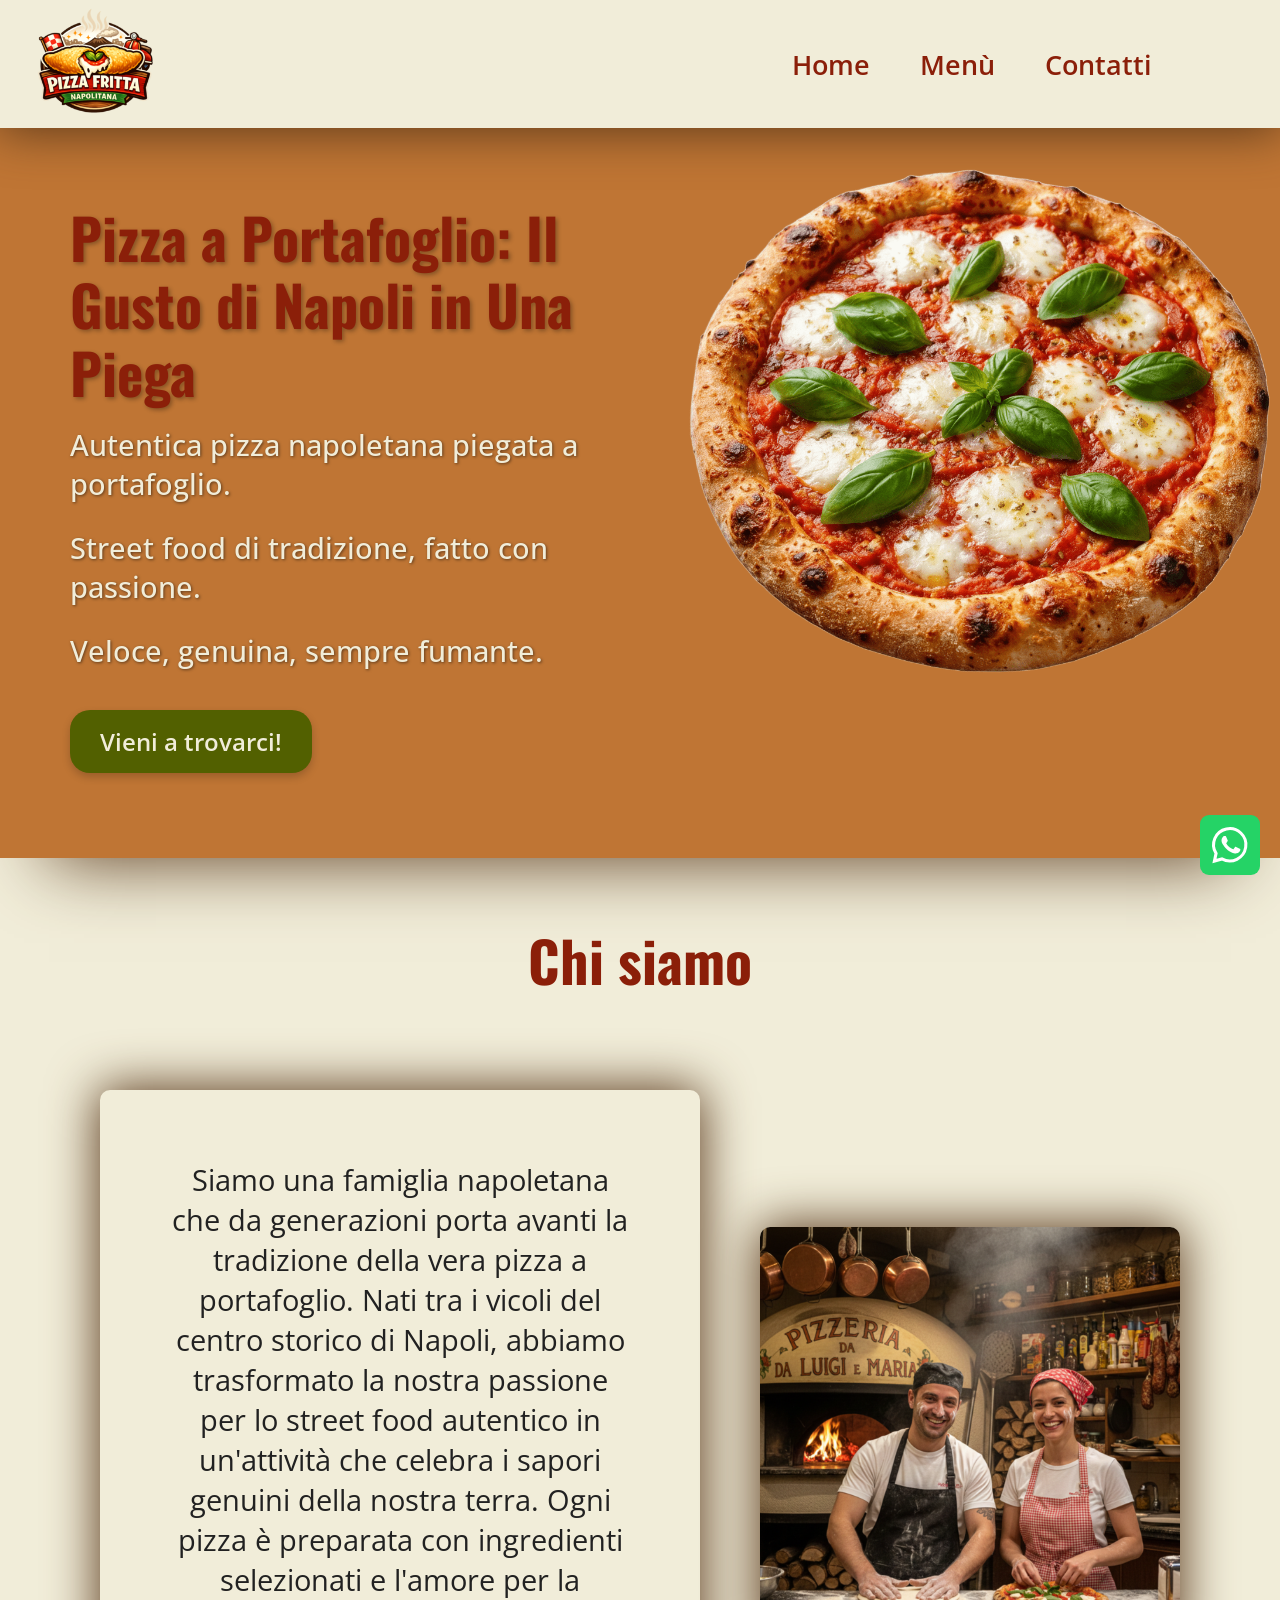
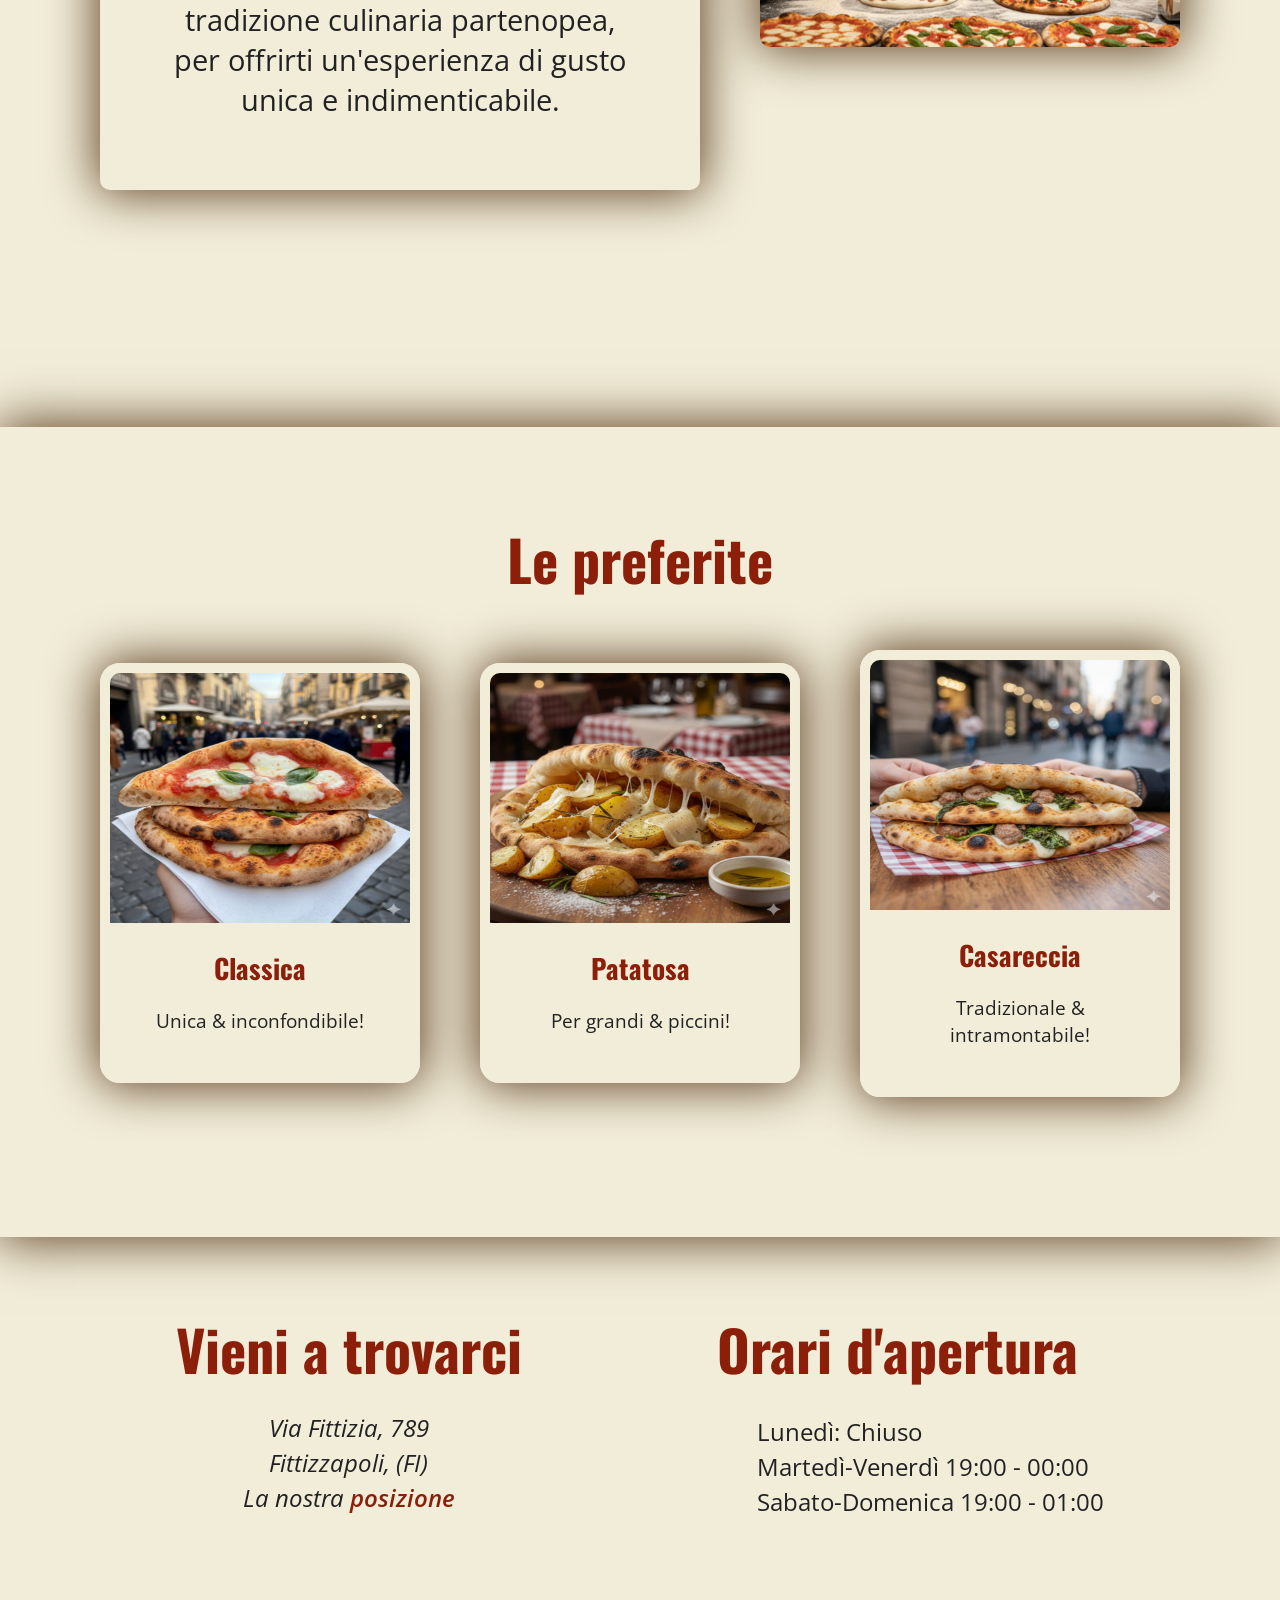
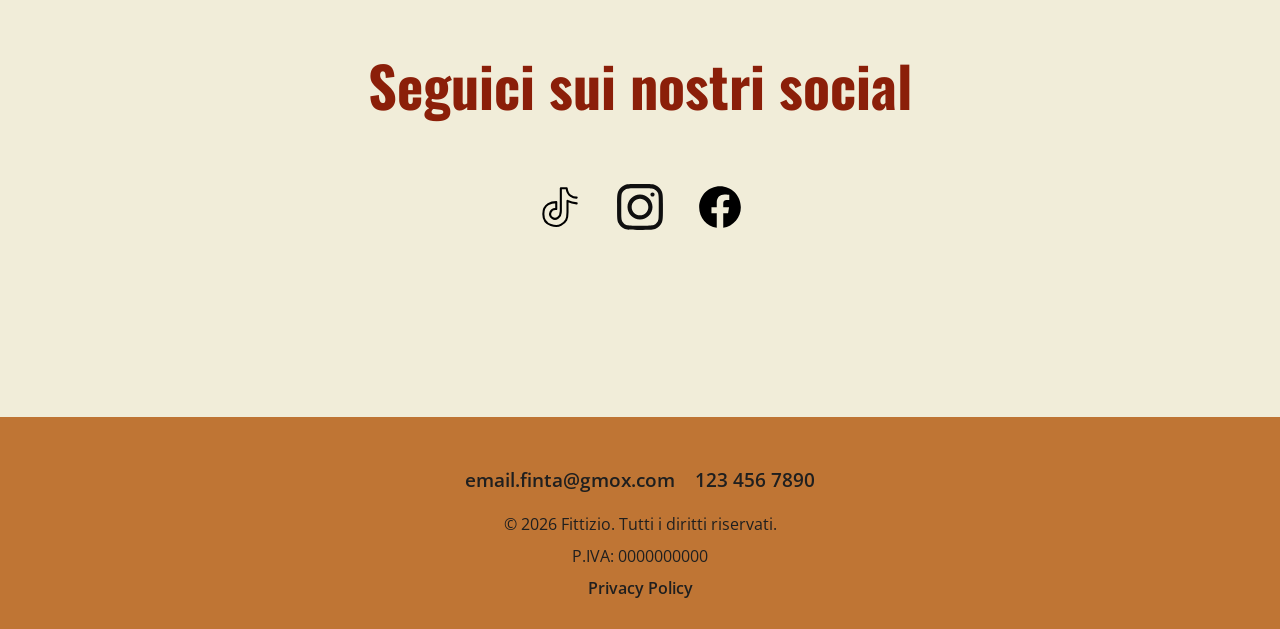
==== index.html @ b31c4528 "Add files via upload" ====
<!doctype html>
<html lang="it">
  <head>
    <meta charset="UTF-8" />
    <meta name="viewport" content="width=device-width, initial-scale=1.0" />
    <meta name="author" content="Street Food | Napoli" />
    <title>Street Food | Pizza Fritta Napoletana</title>
    <meta
      name="description"
      content="Pizza fritta croccante e dorata, farcita al momento con ingredienti freschi. Tradizione napoletana da gustare per strada. Vieni a provarla!"
    />
    <link rel="icon" type="image/x-icon" href="/image/favicon.ico" />
    <link
      rel="icon"
      type="image/png"
      sizes="32x32"
      href="/image/favicon-32x32.png"
    />
    <link
      rel="icon"
      type="image/png"
      sizes="16x16"
      href="/image/favicon-16x16.png"
    />
    <link rel="apple-touch-icon" href="/image/apple-touch-icon.png" />
    <link rel="preconnect" href="https://fonts.googleapis.com" />
    <link rel="preconnect" href="https://fonts.gstatic.com" crossorigin />
    <link
      href="https://fonts.googleapis.com/css2?family=Open+Sans:ital,wdth,wght@0,75..100,300..800;1,75..100,300..800&family=Oswald:wght@200..700&display=swap"
      rel="stylesheet"
    />
    <link rel="stylesheet" href="/style/style.css" />
    <link rel="preload" as="image" href="/image/logo-pizza-fritta-napoletana.avif">
    <link rel="preload" as="image" href="/image/hero-immagine-pizza.png">
    <link rel="preload" as="image" href="/image/chi-siamo-image.avif">
    <link rel="preload" as="image" href="/image/card-margherita.avif">
    <link rel="preload" as="image" href="/image/card-patatosa.avif">
    <link rel="preload" as="image" href="/image/card-tradizionale.avif">
  </head>
  <body>
    <!-- Nav-bar + hero section + logo -->
    <header>
      <nav class="nav-bar" role="navigation" aria-label="Menu principale">
        <div class="logo">
          <picture>
            <source srcset="/image/logo-pizza-fritta-napoletana.avif" type="image/avif">
            <img
              src="/image/logo-pizza-fritta-napoletana.avif"
              alt="Il logo del nostro pub"
              title="Il nostro brand"
              width="150"
              height="150"
              loading="eager"
              decoding="async"
              draggable="false"
            />
          </picture>
        </div>
        <ul>
          <li><a href="index.html">Home</a></li>
          <li><a href="menù.html">Menù</a></li>
          <li><a href="#contatti">Contatti</a></li>
        </ul>
        <span class="hamburger-menù"
          ><img src="/image/hamburger-menu.svg" alt="" width="100" height="50"
        /></span>
      </nav>
      <div class="button-prenotazioni">
        <a
          href="#"
          aria-label="Porta alla pagina whatsapp (si apre in una pagina esterna)"
          rel="noopener noreferrer"
          ><img
            src="/image/whatsapp-icona.svg"
            alt="porta a chiedere informazioni"
            title="Tasto per prenotare"
            width="60"
            height="60"
            draggable="false"
        /></a>
      </div>
      <div class="hero">
        <div class="hero-text">
          <h1>Pizza a Portafoglio: Il Gusto di Napoli in Una Piega</h1>
          <p>Autentica pizza napoletana piegata a portafoglio.</p>
          <p>Street food di tradizione, fatto con passione.</p>
          <p>Veloce, genuina, sempre fumante.</p>
          <span class="position-button"><a href="#">Vieni a trovarci!</a></span>
        </div>
      </div>
    </header>
    <main>
      <!-- Chi siamo section -->
      <section class="chi-siamo">
        <h2>Chi siamo</h2>
        <div class="chi-siamo-content">
          <p>
            Siamo una famiglia napoletana che da generazioni porta avanti la
            tradizione della vera pizza a portafoglio. Nati tra i vicoli del
            centro storico di Napoli, abbiamo trasformato la nostra passione per
            lo street food autentico in un'attività che celebra i sapori genuini
            della nostra terra. Ogni pizza è preparata con ingredienti
            selezionati e l'amore per la tradizione culinaria partenopea, per
            offrirti un'esperienza di gusto unica e indimenticabile.
          </p>
          <div class="chi-siamo-image">
            <picture>
              <source srcset="/image/chi-siamo-image.avif" type="image/avif">
              <img
                src="/image/chi-siamo-image.avif"
                alt="Una nostra fotografia che ritrae l'amore per il nostro lavoro"
                title="Chi Siamo"
                width="420"
                height="420"
                loading="lazy"
                decoding="async"
                draggable="false"
              />
            </picture>
          </div>
        </div>
      </section>
      <section class="card-container">
        <h2 class="card-container-text">Le preferite</h2>
        <div class="card-container-items">
          <article class="card-item">
            <div class="card-image">
              <picture>
                <source srcset="/image/card-margherita.avif" type="image/avif">
                <img
                  src="/image/card-margherita.avif"
                  alt="La pizza napoletana classica"
                  title="Prodotto 1"
                  height="250"
                  width="300"
                  loading="lazy"
                  decoding="async"
                  draggable="false"
                />
              </picture>
            </div>
            <div class="card-text">
              <h3>Classica</h3>
              <p>Unica & inconfondibile!</p>
            </div>
          </article>
          <article class="card-item">
            <div class="card-image">
              <picture>
                <source srcset="/image/card-patatosa.avif" type="image/avif">
                <img
                  src="/image/card-patatosa.avif"
                  alt="La pizza preferita dai più piccoli"
                  title="Prodotto 2"
                  height="250"
                  width="300"
                  loading="lazy"
                  decoding="async"
                  draggable="false"
                />
              </picture>
            </div>
            <div class="card-text">
              <h3>Patatosa</h3>
              <p>Per grandi & piccini!</p>
            </div>
          </article>
          <article class="card-item">
            <div class="card-image">
              <picture>
                <source srcset="/image/card-tradizionale.avif" type="image/avif">
                <img
                  src="/image/card-tradizionale.avif"
                  alt="La tradizionale napoletana"
                  title="Prodotto 3"
                  height="250"
                  width="300"
                  loading="lazy"
                  decoding="async"
                  draggable="false"
                />
              </picture>
            </div>
            <div class="card-text">
              <h3>Casareccia</h3>
              <p>Tradizionale & intramontabile!</p>
            </div>
          </article>
        </div>
      </section>
      <section id="contatti" class="position-container">
        <div class="dove-siamo-container">
          <h3>Vieni a trovarci</h3>
          <address>
            Via Fittizia, 789 <br />
            Fittizzapoli, (FI) <br />
            La nostra
            <a href="#" target="_blank" rel="noopener noreferrer">posizione</a>
          </address>
        </div>
        <div class="open-time">
          <h3>Orari d'apertura</h3>
          <ul>
            <li>Lunedì: Chiuso</li>
            <li>
              Martedì-Venerdì <time datetime="19:00">19:00</time> -
              <time datetime="01:00">00:00</time>
            </li>
            <li>
              Sabato-Domenica <time datetime="19:00">19:00</time> -
              <time datetime="01:00">01:00</time>
            </li>
          </ul>
        </div>
      </section>
      <!-- SOCIAL BAR -->
      <section class="social-bar">
        <h3>Seguici sui nostri social</h3>
        <ul>
          <li>
            <a
              href="#"
              aria-label="Porta alla pagina Tik-tok (si apre in una pagina esterna)"
              rel="noopener noreferrer"
              ><img
                src="/image/tik-tok-icona.svg"
                alt="porta alla pagina tik-tok"
                title="Icona brand Tik-tok"
                height="50"
                width="50"
                draggable="false"
                loading="lazy"
            /></a>
          </li>
          <li>
            <a
              href="#"
              aria-label="Porta alla pagina Instagram (si apre in una pagina esterna)"
              rel="noopener noreferrer"
              ><img
                src="/image/icona-instagram.svg"
                alt="porta alla pagina instagram"
                title="Icona brand Instagram"
                height="50"
                width="50"
                draggable="false"
                loading="lazy"
              />
            </a>
          </li>
          <li>
            <a
              href="#"
              aria-label="Porta alla pagina Facebook (si apre in una pagina esterna)"
              rel="noopener noreferrer"
              ><img
                src="/image/facebook-icona.svg"
                alt="Porta alla pagina facebook"
                title="Icona brand Facebook"
                height="50"
                width="50"
                draggable="false"
                loading="lazy"
            /></a>
          </li>
        </ul>
      </section>
    </main>
    <footer>
      <div class="footer-container">
        <ul>
          <li><a href="#">email.finta@gmox.com</a></li>
          <li><a href="#">123 456 7890</a></li>
        </ul>
        <div class="utility">
          <div class="utility-1"></div>
          <p>&copy; 2026 Fittizio. Tutti i diritti riservati.</p>
          <p>P.IVA: 0000000000</p>
          <div class="utility-2">
            <a href="#">Privacy Policy</a>
          </div>
        </div>
      </div>
    </footer>
  </body>
</html>
---- style/style.css ----
/* Marrone chiaro #BF7534 
   Verde #526000
   Rosso ##8b1f09
   Bianco #F1EDD9 */

/* ANIMAZIONI CSS */

@keyframes fadeIn {
  from {
    opacity: 0;
  }
  to {
    opacity: 1;
  }
}

@keyframes slideInLeft {
  from {
    opacity: 0;
    transform: translateX(-50px);
  }
  to {
    opacity: 1;
    transform: translateX(0);
  }
}

@keyframes slideInRight {
  from {
    opacity: 0;
    transform: translateX(50px);
  }
  to {
    opacity: 1;
    transform: translateX(0);
  }
}

@keyframes slideInUp {
  from {
    opacity: 0;
    transform: translateY(30px);
  }
  to {
    opacity: 1;
    transform: translateY(0);
  }
}

@keyframes float {
  0%,
  100% {
    transform: translateY(0);
  }
  50% {
    transform: translateY(-10px);
  }
}

@keyframes pulse {
  0%,
  100% {
    box-shadow: 0 4px 8px rgba(0, 0, 0, 0.2);
  }
  50% {
    box-shadow: 0 8px 16px rgba(0, 0, 0, 0.35);
  }
}

@keyframes scaleBounce {
  0% {
    transform: scale(1);
  }
  50% {
    transform: scale(1.02);
  }
  100% {
    transform: scale(1);
  }
}

@keyframes shake {
  0%,
  100% {
    transform: translateX(0);
  }
  25% {
    transform: translateX(-3px);
  }
  75% {
    transform: translateX(3px);
  }
}

/* Generici DESKTOP */

* {
  box-sizing: border-box;
}
body {
  background-color: #f1edd9;
  margin: 0;
  font-family: "Open Sans", sans-serif;
  font-weight: 400;
}
h1,
h2,
h3 {
  font-family: "Oswald", sans-serif;
  font-size: 3.5em;
  color: #8b1f09;
  margin: 0;
  padding: 0;
}

section {
  padding: 20px;
}

/* HEADER SECTION (NAV+HERO) */

header {
  background-color: #bf7534;
  padding-bottom: 10px;
  -webkit-box-shadow: 0px 49px 70px -49px #58371a;
  -moz-box-shadow: 0px 49px 70px -49px #58371a;
  -o-box-shadow: 0px 49px 70px -49px #58371a;
  box-shadow: 0px 49px 70px -49px #58371a;
}
.nav-bar {
  -webkit-box-shadow: 0px 0px 50px 2px #58371a;
  -moz-box-shadow: 0px 0px 50px 2px #58371a;
  -o-box-shadow: 0px 0px 50px 2px #58371a;
  box-shadow: 0px 0px 50px 2px #58371a;
  background-color: #f1edd9;
  display: flex;
  position: fixed;
  width: 100%;
  justify-content: space-between;
  align-items: center;
  height: 8rem;
  z-index: 1000;
  top: 0;
}
.nav-bar ul {
  display: flex;
  gap: 50px;
  margin-right: 10%;
  list-style: none;
  padding: 0;
}
.nav-bar li {
  transition: transform 0.3s ease;
}
.nav-bar a {
  text-decoration: none;
  font-size: 1.7em;
  color: #8b1f09;
  font-weight: 600;
}
.hamburger-menù {
  display: none;
}
.nav-bar li:hover {
  transform: scale(1.1);
}
.nav-bar a:hover {
  color: #526000;
}
.logo {
  margin-top: 15px;
  padding: 20px;
  animation: fadeIn 0.8s ease-in-out;
}
.hero {
  min-height: 600px;
  height: 80vh;
  max-height: 900px;
  display: flex;
  justify-content: left;
  align-items: center;
  background-image: url(/image/hero-immagine-pizza.png);
  background-repeat: no-repeat;
  background-position: right center;
  background-size: contain;
  background-position-y: 120px;
  background-attachment: fixed;
  margin-top: 8rem;
  padding: 40px 20px;
}
.hero-text {
  display: flex;
  flex-direction: column;
  margin-left: 50px;
  max-width: 600px;
  width: 45%;
  gap: 15px;
  animation: slideInLeft 1s ease-out;

  & p {
    font-size: 1.8em;
    color: #f1edd9;
    margin: 5px 0;
    text-shadow: 1px 1px 3px rgba(0, 0, 0, 0.5);
    font-weight: 500;
  }
  & .position-button {
    display: inline-block;
    margin-top: 20px;
  }
}
.hero-text h1 {
  font-size: 3.2em;
  line-height: 1.2;
  text-shadow: 2px 2px 4px rgba(0, 0, 0, 0.3);
}

.position-button a {
  font-size: 1.5em;
  background-color: #526000;
  color: #f1edd9;
  text-decoration: none;
  padding: 15px 30px;
  border-radius: 20px;
  display: inline-block;
  transition: all 0.3s ease;
  font-weight: 600;
  box-shadow: 0 4px 8px rgba(0, 0, 0, 0.2);
  animation: pulse 2s ease-in-out infinite;
}

.position-button a:hover,
.position-button a:focus {
  background-color: #a5240c;
  transform: scale(1.05);
  box-shadow: 0 6px 12px rgba(0, 0, 0, 0.3);
  animation: none;
}

/* CHI SIAMO SECTION */
.chi-siamo {
  text-align: center;
  padding: 60px 20px;

  & h2 {
    margin-bottom: 40px;
    animation: slideInUp 1s ease-out;
  }
}

.chi-siamo-content {
  gap: 70px;
  display: flex;
  justify-content: center;
  align-items: center;
  padding: 20px;
  flex-wrap: wrap;

  & img {
    -webkit-box-shadow: 0px 0px 50px 2px #58371a;
    -moz-box-shadow: 0px 0px 50px 2px #58371a;
    -o-box-shadow: 0px 0px 50px 2px #58371a;
    box-shadow: 0px 0px 50px 2px #58371a;
    border-radius: 10px;
    transition: transform 0.3s ease;
    animation: float 3s ease-in-out infinite;
  }
}

.chi-siamo-content p {
  color: #212121;
  line-height: 40px;
  padding: 70px;
  -webkit-box-shadow: 0px 0px 50px 2px #58371a;
  -moz-box-shadow: 0px 0px 50px 2px #58371a;
  -o-box-shadow: 0px 0px 50px 2px #58371a;
  box-shadow: 0px 0px 50px 2px #58371a;
  border-radius: 10px;
  width: 50%;
  min-width: 300px;
  font-size: 1.8em;
  transition: transform 0.3s ease;
  animation: slideInUp 1s ease-out;
}
.chi-siamo-content p:hover,
.chi-siamo-content img:hover {
  transform: scale(1.03);
}
/* CARD SECTION */
.card-container {
  margin-top: 10%;
  text-align: center;
  -webkit-box-shadow: 0px 0px 50px 2px #58371a;
  -moz-box-shadow: 0px 0px 50px 2px #58371a;
  -o-box-shadow: 0px 0px 50px 2px #58371a;
  box-shadow: 0px 0px 50px 2px #58371a;
  padding: 40px 20px;
}
.card-container-text {
  padding: 50px 20px;
  animation: slideInUp 1s ease-out;
}
.card-container-items {
  padding-bottom: 100px;
  display: flex;
  justify-content: center;
  align-items: center;
  gap: 100px;
  flex-wrap: wrap;
}
.card-item {
  -webkit-box-shadow: 0px 0px 50px 2px #58371a;
  -moz-box-shadow: 0px 0px 50px 2px #58371a;
  -o-box-shadow: 0px 0px 50px 2px #58371a;
  box-shadow: 0px 0px 50px 2px #58371a;
  border: 10px solid #f1edd9;
  border-radius: 20px;
  transition: transform 0.3s ease;
  max-width: 320px;
  animation: slideInUp 0.8s ease-out;
  & h3 {
    font-size: 1.7em;
    margin: 20px 0 10px;
  }
  & p {
    font-size: 1.2em;
    color: #212121;
    padding: 0 20px 20px;
  }
  & img {
    border-radius: 10px 10px 0 0;
  }
}
.card-item:hover {
  transform: scale(1.1);
  animation: scaleBounce 0.6s ease-in-out infinite;
}
/* DOVE SIAMO SECTION */
.position-container {
  margin-top: 30px;
  display: flex;
  justify-content: space-evenly;
  align-content: center;
  gap: 40px;
  flex-wrap: wrap;
  padding: 40px 20px;
  & h3 {
    margin-bottom: 20px;
  }
  & address,
  ul {
    font-size: 1.5em;
    line-height: 35px;
    color: #212121;
  }
  & a {
    text-decoration: none;
    color: #8b1f09;
    font-weight: 600;
  }
  & ul {
    list-style: none;
  }
}
.dove-siamo-container {
  text-align: center;
}
.dove-siamo-container a:hover {
  text-decoration: underline;
  color: #526000;
}
/* SOCIAL-BAR */

.social-bar {
  text-align: center;
  padding: 60px 20px;
  & ul {
    display: flex;
    justify-content: center;
    align-items: center;
    gap: 30px;
    list-style: none;
    padding: 40px;
    transition: transform 0.3s ease;
  }
}
.social-bar li {
  animation: fadeIn 1s ease-out;
}
.social-bar li:hover {
  transform: scale(1.15);
  animation: shake 0.5s ease-in-out;
}
/* PRENOTAZIONE */

.button-prenotazioni {
  position: fixed;
  bottom: 20px;
  right: 20px;
  z-index: 999;
  transition: transform 0.3s ease;
  animation: slideInRight 0.8s ease-out;
}
.button-prenotazioni:hover {
  transform: scale(1.15);
  animation: pulse 1s ease-in-out;
}
footer {
  margin-top: 5%;
  background-color: #bf7534;
  padding: 30px 15px;
  & ul {
    display: flex;
    justify-content: center;
    align-items: center;
    gap: 20px;
    list-style: none;
    font-size: 1.2em;
    padding: 0;
    flex-wrap: wrap;
  }
  & a {
    color: #1f1f1f;
    text-decoration: none;
    font-weight: 600;
  }
}
footer a:hover {
  color: #f1edd9;
  text-decoration: underline;
}
.utility {
  text-align: center;
  margin-top: 20px;
}

.utility p {
  margin: 10px 0;
  color: #1f1f1f;
}

/* PAGINA MENU */

/* SECTION MENU */

.menu-hero {
  background-color: #bf7534;
  margin-top: 7rem;
  padding: 100px;
}
.menu-hero h1 {
  color: #8b1f09;
  text-align: center;
}
.menu-hero h2 {
  color: #8b1f09;
  font-size: 3em;
}
.menu-hero dt {
  color: #f1edd9;
  font-size: 2em;
}
.menu-hero dd {
  color: #212121;
  font-size: 1.5em;
}

/* Responsive Smartphone */

@media (min-width: 320px) and (max-width: 870px) {
  /* Generici */
  h1 {
    font-size: 2.2em;
  }

  h2,
  h3 {
    font-size: 2em;
  }

  /* Header (NAV+HERO) */
  .nav-bar {
    height: 8rem;
  }
  .nav-bar ul {
    display: none;
  }
  .hamburger-menù {
    display: flex;
  }
  .logo {
    padding: 0 20px;
    & img {
      width: 100px;
      height: 100px;
    }
  }
  .hero {
    min-height: 500px;
    height: auto;
    background-image: none;
    padding: 20px;
    margin-top: 6rem;
    flex-direction: column;
    justify-content: center;
  }
  .hero-text {
    width: 100%;
    max-width: 100%;
    margin: 0;
    text-align: center;

    & h1 {
      font-size: 2em;
    }
    & p {
      font-size: 1.2em;
    }
  }
  .position-button a {
    font-size: 1.2em;
    padding: 12px 24px;
  }

  /* CHI SIAMO SECTION */

  .chi-siamo-content {
    grid-template-columns: 1fr;
    gap: 30px;
    & h2 {
      font-size: 1.5em;
    }
    & p {
      font-size: 1.3em;
      padding: 30px;
      width: 100%;
      line-height: 30px;
    }
  }

  .card-container-items {
    grid-template-columns: 1fr;
    gap: 30px;
  }

  .chi-siamo-image img {
    max-width: 100%;
    height: auto;
  }

  /* DOVE SIAMO SECTION */
  .position-container {
    display: flex;
    flex-direction: column-reverse;
  }
  .open-time {
    text-align: center;
    & ul {
      padding: 0;
    }
  }

  /* FOOTER */
  footer {
    margin-top: 15%;
    & ul {
      display: flex;
      flex-direction: column;
    }
  }
  .utility {
    padding: 10%;
  }
  .social-bar {
    & img {
      width: 40px;
      height: 40px;
    }
  }
  .button-prenotazioni {
    & img {
      width: 40px;
      height: 40px;
    }
  }
  .menu-hero h2 {
    font-size: 2em;
  }
  .menu-hero dt {
    font-size: 1em;
  }
  .menu-hero dd {
    font-size: 0.9em;
  }
  .menu-hero {
    padding: 50px 20px;
  }
}

/* Responsive Tablet Piccolo */

@media (min-width: 768px) and (max-width: 869px) {
  .nav-bar {
    height: 8rem;
  }
  .nav-bar ul {
    display: none;
  }
  .hamburger-menù {
    display: flex;
  }
  .hero-text {
    width: 100%;
    max-width: 450px;
    margin-left: 20px;
  }

  .hero-text h1 {
    font-size: 2.3em;
  }

  .hero-text p {
    font-size: 1.3em;
  }
  .card-container-items {
    grid-template-columns: 1fr;
    gap: 40px;
  }

  .chi-siamo-content {
    gap: 35px;
    grid-template-columns: 1fr;
  }

  .chi-siamo-content p {
    padding: 35px;
    font-size: 1.5em;
    line-height: 33px;
    width: 100%;
  }

  .chi-siamo-image img {
    max-width: 100%;
    height: auto;
  }
}

/* Responsive Tablet */

@media (min-width: 870px) and (max-width: 1023px) {
  .nav-bar {
    height: 8rem;
  }
  .nav-bar ul {
    display: none;
  }
  .hamburger-menù {
    display: flex;
  }
  .hero {
    background-size: 350px;
    background-position: bottom right;
    background-attachment: scroll;
    min-height: 700px;
    align-items: flex-start;
    padding-top: 80px;
  }

  .hero-text {
    width: 100%;
    max-width: 500px;
    margin-left: 30px;
  }

  .hero-text h1 {
    font-size: 2.5em;
  }

  .hero-text p {
    font-size: 1.4em;
  }
  .card-container-items {
    grid-template-columns: repeat(auto-fit, minmax(280px, 1fr));
    gap: 40px;
  }

  .chi-siamo-content {
    gap: 40px;
    grid-template-columns: 1fr;
  }

  .chi-siamo-content p {
    padding: 40px;
    font-size: 1.6em;
    line-height: 35px;
    width: 100%;
  }

  .chi-siamo-image img {
    max-width: 100%;
    height: auto;
  }
}

/* Responsive Laptop */

@media (min-width: 1024px) and (max-width: 1240px) {
  .menu-hero dt {
    font-size: 1.5em;
  }
  .menu-hero dd {
    font-size: 1em;
  }
  .hero {
    background-size: 500px;
    background-position: right center;
  }

  .hero-text {
    width: 50%;
  }

  .hero-text h1 {
    font-size: 2.8em;
  }
  .chi-siamo-content {
    gap: 40px;
  }
  .chi-siamo-content p {
    padding: 30px;
    font-size: 1.4em;
    line-height: 32px;
  }

  .chi-siamo-image img {
    width: 300px;
    height: 300px;
  }

  .card-container-items {
    gap: 50px;
  }

  .card-item img {
    width: 100%;
    height: auto;
  }
}

/* Responsive Desktop Grande */

@media (min-width: 1241px) {
  .hero {
    background-size: 600px;
  }

  .hero-text h1 {
    font-size: 3.5em;
  }

  .chi-siamo-content {
    gap: 60px;
  }

  .card-container-items {
    gap: 60px;
  }
}
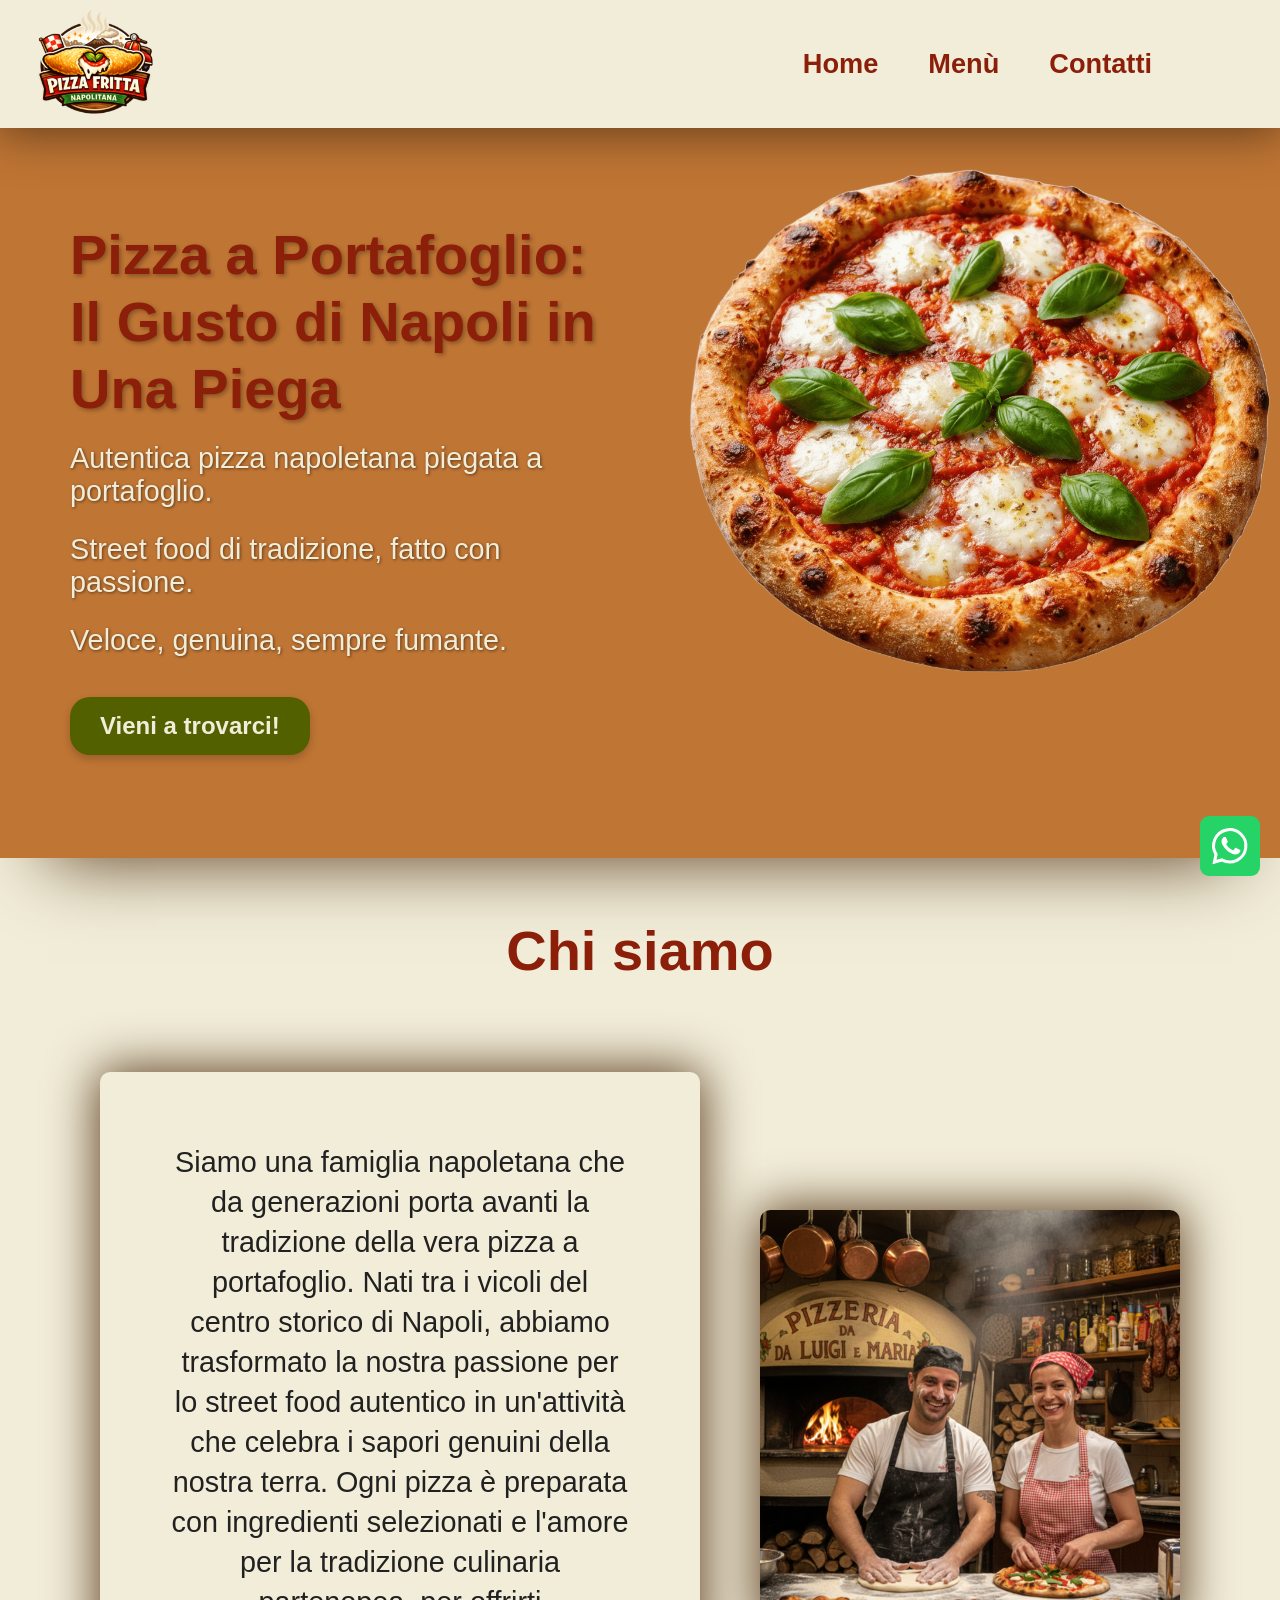
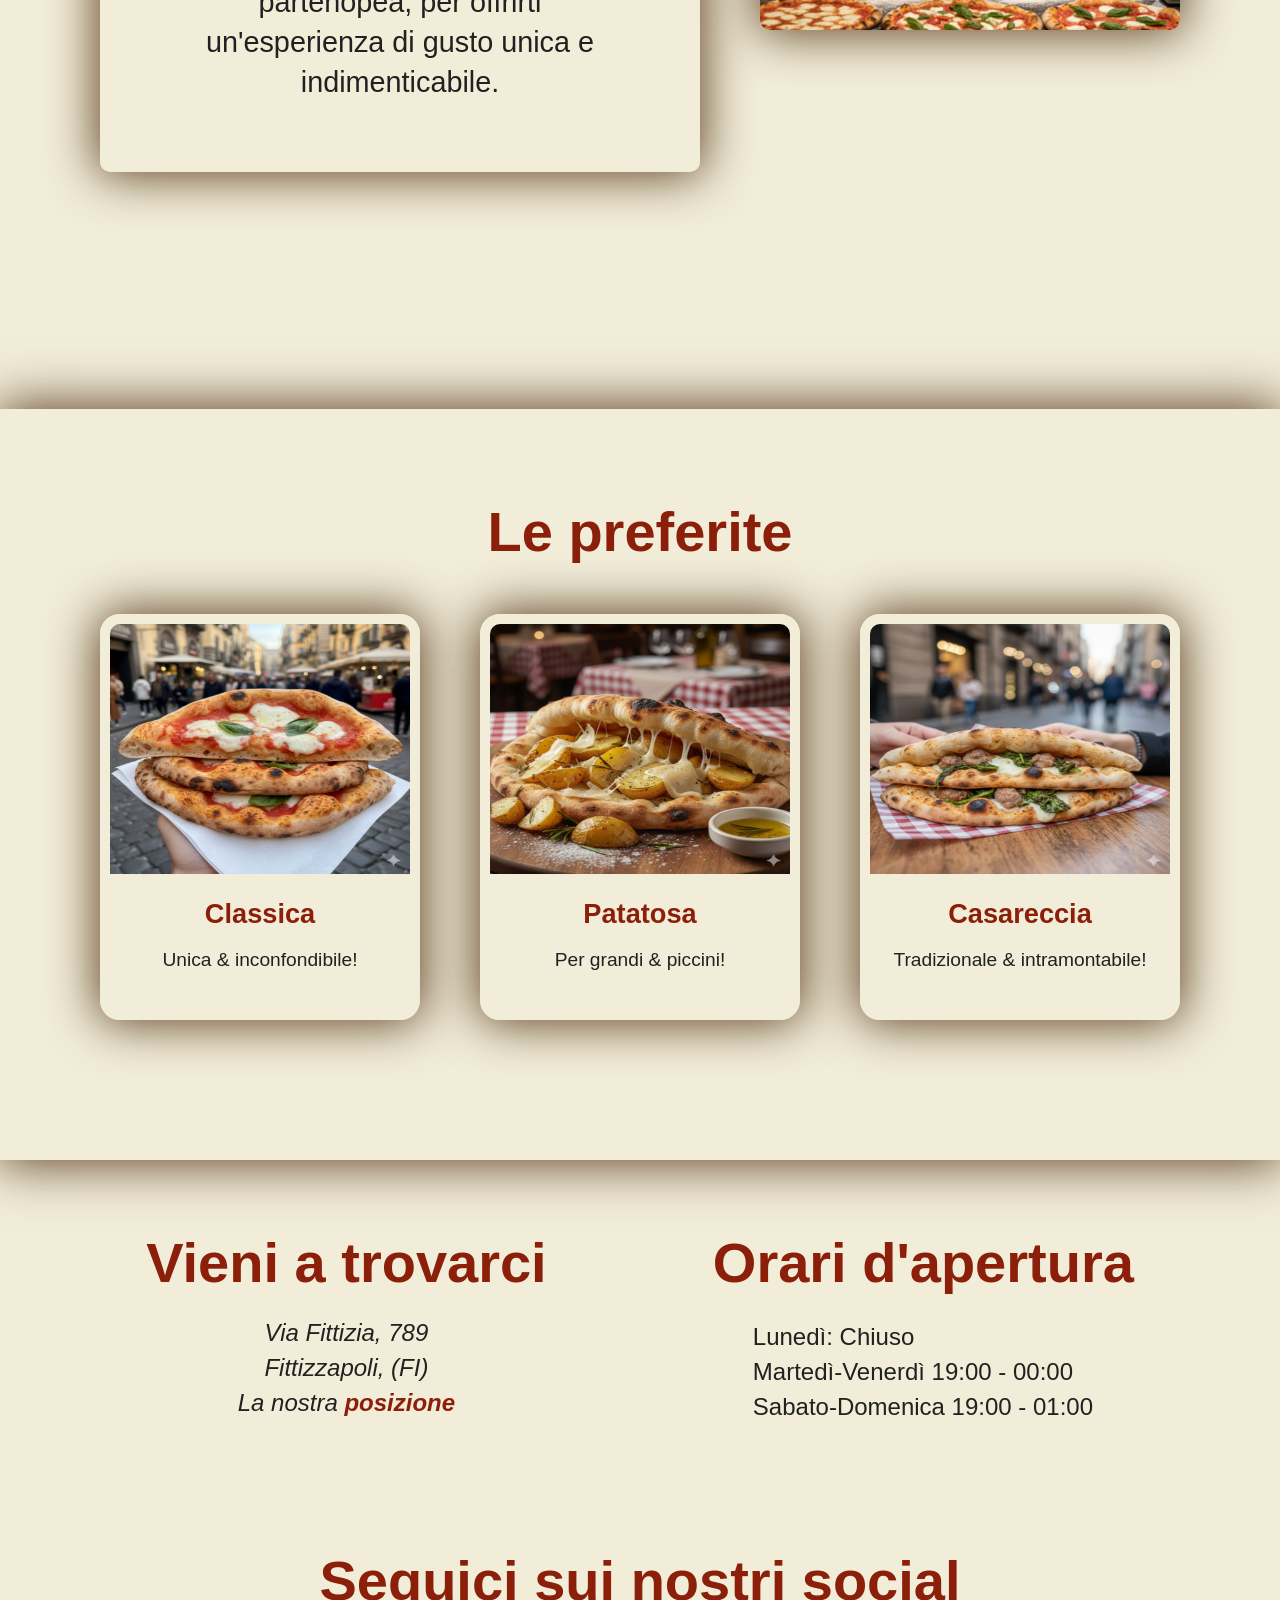
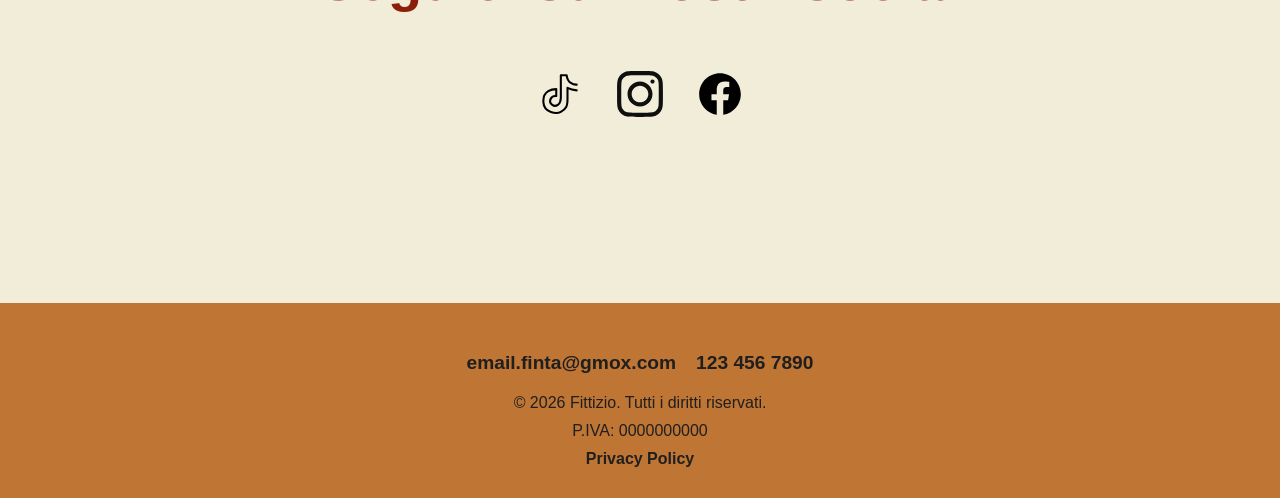
==== commit 31289bbb: "Add files via upload" ====
--- a/index.html
+++ b/index.html
@@ -9,33 +9,12 @@
       name="description"
       content="Pizza fritta croccante e dorata, farcita al momento con ingredienti freschi. Tradizione napoletana da gustare per strada. Vieni a provarla!"
     />
-    <link rel="icon" type="image/x-icon" href="/image/favicon.ico" />
-    <link
-      rel="icon"
-      type="image/png"
-      sizes="32x32"
-      href="/image/favicon-32x32.png"
-    />
-    <link
-      rel="icon"
-      type="image/png"
-      sizes="16x16"
-      href="/image/favicon-16x16.png"
-    />
-    <link rel="apple-touch-icon" href="/image/apple-touch-icon.png" />
-    <link rel="preconnect" href="https://fonts.googleapis.com" />
-    <link rel="preconnect" href="https://fonts.gstatic.com" crossorigin />
-    <link
-      href="https://fonts.googleapis.com/css2?family=Open+Sans:ital,wdth,wght@0,75..100,300..800;1,75..100,300..800&family=Oswald:wght@200..700&display=swap"
-      rel="stylesheet"
-    />
-    <link rel="stylesheet" href="/style/style.css" />
-    <link rel="preload" as="image" href="/image/logo-pizza-fritta-napoletana.avif">
-    <link rel="preload" as="image" href="/image/hero-immagine-pizza.png">
-    <link rel="preload" as="image" href="/image/chi-siamo-image.avif">
-    <link rel="preload" as="image" href="/image/card-margherita.avif">
-    <link rel="preload" as="image" href="/image/card-patatosa.avif">
-    <link rel="preload" as="image" href="/image/card-tradizionale.avif">
+    <link rel="apple-touch-icon" href="./image/apple-touch-icon.png" />
+    <link rel="stylesheet" href="./style/style.css" />
+    <link rel="preload" as="image" href="./image/chi-siamo-image.avif">
+    <link rel="preload" as="image" href="./image/card-margherita.avif">
+    <link rel="preload" as="image" href="./image/card-patatosa.avif">
+    <link rel="preload" as="image" href="./image/card-tradizionale.avif">
   </head>
   <body>
     <!-- Nav-bar + hero section + logo -->
@@ -43,9 +22,9 @@
       <nav class="nav-bar" role="navigation" aria-label="Menu principale">
         <div class="logo">
           <picture>
-            <source srcset="/image/logo-pizza-fritta-napoletana.avif" type="image/avif">
+            <source srcset="./image/logo-pizza-fritta-napoletana.avif" type="image/avif">
             <img
-              src="/image/logo-pizza-fritta-napoletana.avif"
+              src="./image/logo-pizza-fritta-napoletana.avif"
               alt="Il logo del nostro pub"
               title="Il nostro brand"
               width="150"
@@ -62,7 +41,7 @@
           <li><a href="#contatti">Contatti</a></li>
         </ul>
         <span class="hamburger-menù"
-          ><img src="/image/hamburger-menu.svg" alt="" width="100" height="50"
+          ><img src="./image/hamburger-menu.svg" alt="" width="100" height="50"
         /></span>
       </nav>
       <div class="button-prenotazioni">
@@ -71,7 +50,7 @@
           aria-label="Porta alla pagina whatsapp (si apre in una pagina esterna)"
           rel="noopener noreferrer"
           ><img
-            src="/image/whatsapp-icona.svg"
+            src="./image/whatsapp-icona.svg"
             alt="porta a chiedere informazioni"
             title="Tasto per prenotare"
             width="60"
@@ -105,9 +84,9 @@
           </p>
           <div class="chi-siamo-image">
             <picture>
-              <source srcset="/image/chi-siamo-image.avif" type="image/avif">
+              <source srcset="./image/chi-siamo-image.avif" type="image/avif">
               <img
-                src="/image/chi-siamo-image.avif"
+                src="./image/chi-siamo-image.avif"
                 alt="Una nostra fotografia che ritrae l'amore per il nostro lavoro"
                 title="Chi Siamo"
                 width="420"
@@ -126,9 +105,9 @@
           <article class="card-item">
             <div class="card-image">
               <picture>
-                <source srcset="/image/card-margherita.avif" type="image/avif">
+                <source srcset="./image/card-margherita.avif" type="image/avif">
                 <img
-                  src="/image/card-margherita.avif"
+                  src="./image/card-margherita.avif"
                   alt="La pizza napoletana classica"
                   title="Prodotto 1"
                   height="250"
@@ -147,9 +126,9 @@
           <article class="card-item">
             <div class="card-image">
               <picture>
-                <source srcset="/image/card-patatosa.avif" type="image/avif">
+                <source srcset="./image/card-patatosa.avif" type="image/avif">
                 <img
-                  src="/image/card-patatosa.avif"
+                  src="./image/card-patatosa.avif"
                   alt="La pizza preferita dai più piccoli"
                   title="Prodotto 2"
                   height="250"
@@ -168,9 +147,9 @@
           <article class="card-item">
             <div class="card-image">
               <picture>
-                <source srcset="/image/card-tradizionale.avif" type="image/avif">
+                <source srcset="./image/card-tradizionale.avif" type="image/avif">
                 <img
-                  src="/image/card-tradizionale.avif"
+                  src="./image/card-tradizionale.avif"
                   alt="La tradizionale napoletana"
                   title="Prodotto 3"
                   height="250"
@@ -223,7 +202,7 @@
               aria-label="Porta alla pagina Tik-tok (si apre in una pagina esterna)"
               rel="noopener noreferrer"
               ><img
-                src="/image/tik-tok-icona.svg"
+                src="./image/tik-tok-icona.svg"
                 alt="porta alla pagina tik-tok"
                 title="Icona brand Tik-tok"
                 height="50"
@@ -238,7 +217,7 @@
               aria-label="Porta alla pagina Instagram (si apre in una pagina esterna)"
               rel="noopener noreferrer"
               ><img
-                src="/image/icona-instagram.svg"
+                src="./image/icona-instagram.svg"
                 alt="porta alla pagina instagram"
                 title="Icona brand Instagram"
                 height="50"
@@ -254,7 +233,7 @@
               aria-label="Porta alla pagina Facebook (si apre in una pagina esterna)"
               rel="noopener noreferrer"
               ><img
-                src="/image/facebook-icona.svg"
+                src="./image/facebook-icona.svg"
                 alt="Porta alla pagina facebook"
                 title="Icona brand Facebook"
                 height="50"
--- a/style/style.css
+++ b/style/style.css
@@ -179,7 +179,7 @@
   display: flex;
   justify-content: left;
   align-items: center;
-  background-image: url(/image/hero-immagine-pizza.png);
+  background-image: url(../image/hero-immagine-pizza.png);
   background-repeat: no-repeat;
   background-position: right center;
   background-size: contain;
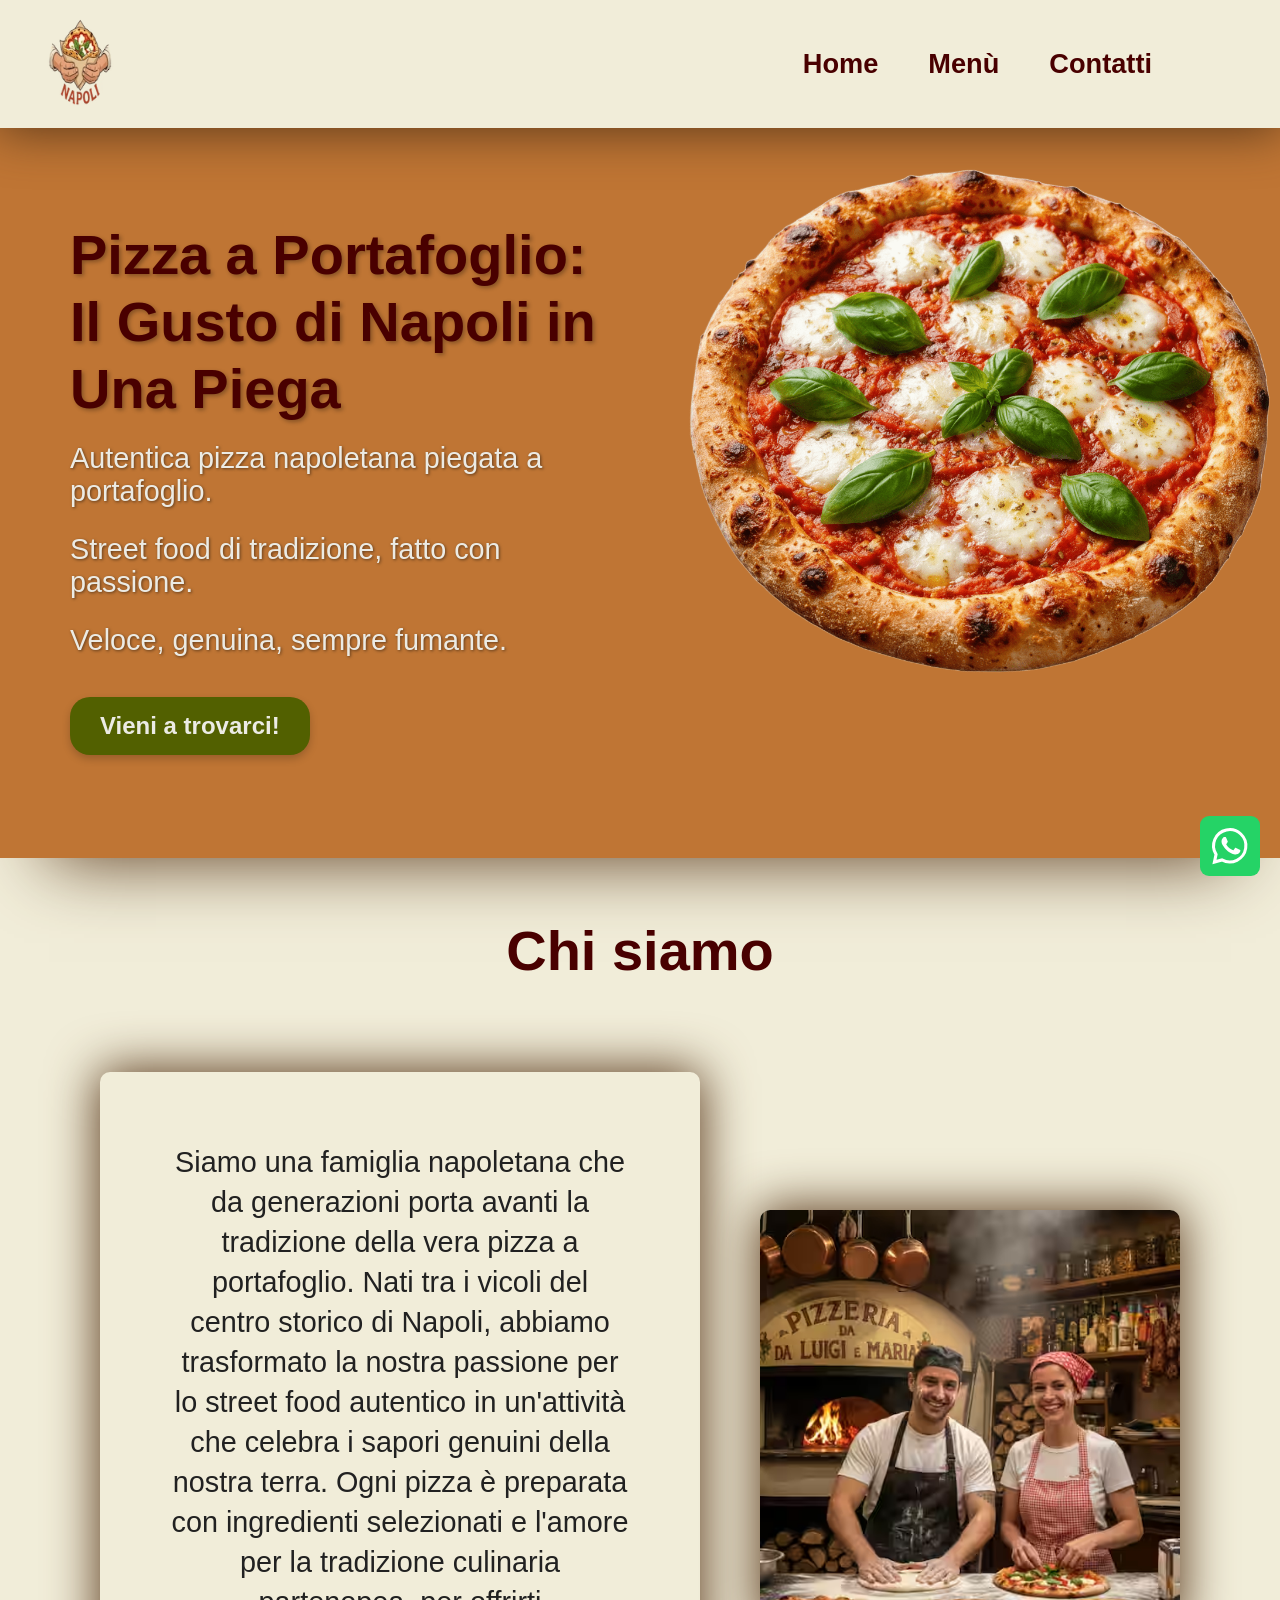
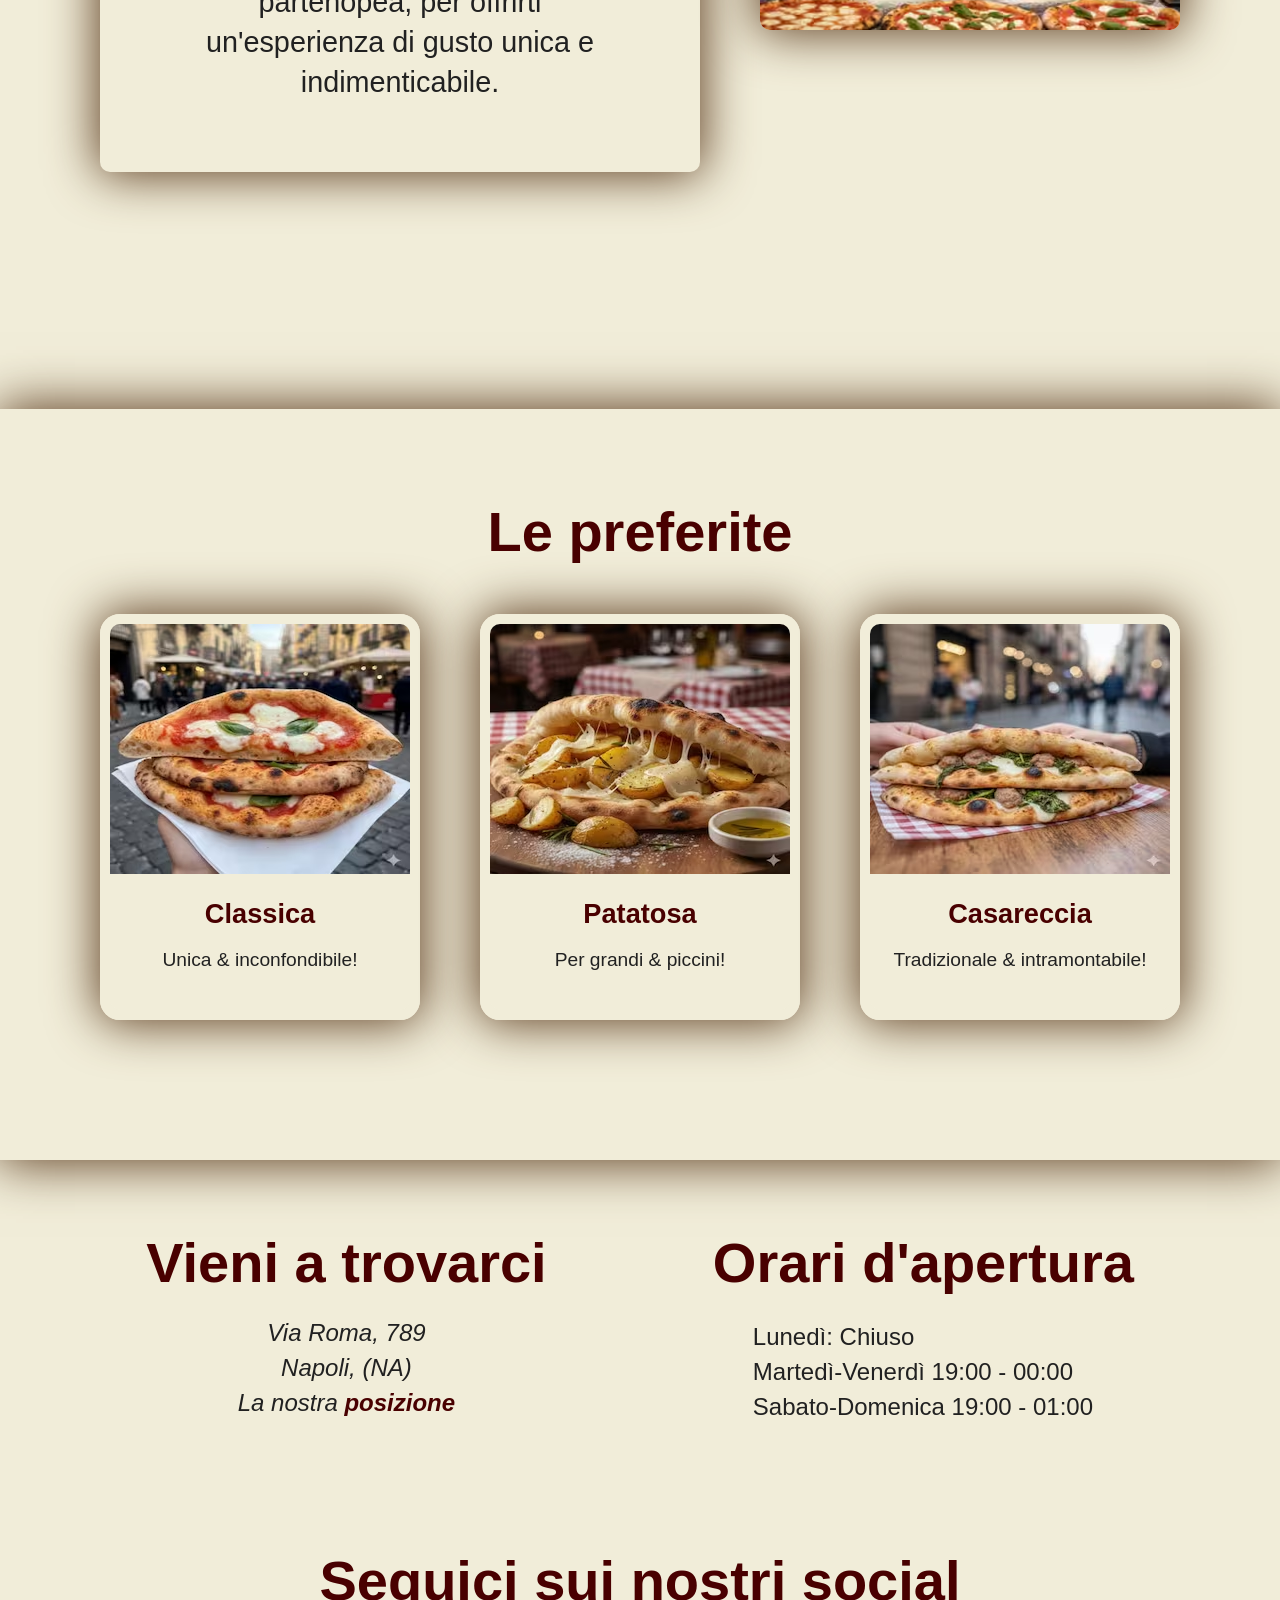
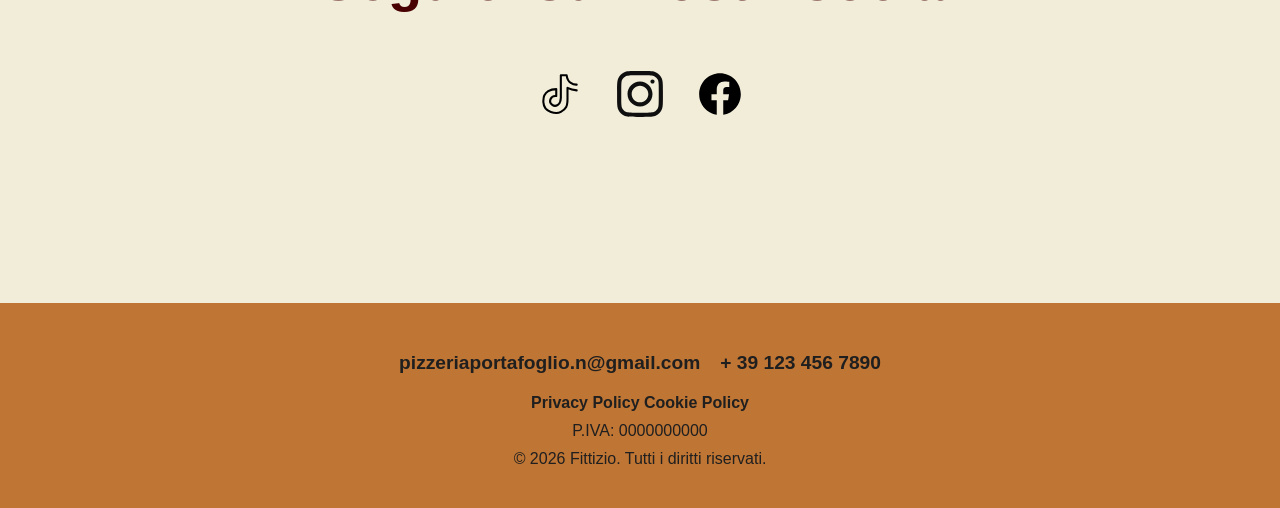
==== commit efc6974d: "Add files via upload" ====
--- a/index.html
+++ b/index.html
@@ -9,12 +9,25 @@
       name="description"
       content="Pizza fritta croccante e dorata, farcita al momento con ingredienti freschi. Tradizione napoletana da gustare per strada. Vieni a provarla!"
     />
+    <link rel="icon" type="image/x-icon" href="./image/favicon.ico" />
+    <link
+      rel="icon"
+      type="image/png"
+      sizes="32x32"
+      href="./image/favicon-32x32.png"
+    />
+    <link
+      rel="icon"
+      type="image/png"
+      sizes="16x16"
+      href="./image/favicon-16x16.png"
+    />
     <link rel="apple-touch-icon" href="./image/apple-touch-icon.png" />
     <link rel="stylesheet" href="./style/style.css" />
-    <link rel="preload" as="image" href="./image/chi-siamo-image.avif">
-    <link rel="preload" as="image" href="./image/card-margherita.avif">
-    <link rel="preload" as="image" href="./image/card-patatosa.avif">
-    <link rel="preload" as="image" href="./image/card-tradizionale.avif">
+    <link rel="preload" as="image" href="./image/chi-siamo-image.avif" />
+    <link rel="preload" as="image" href="./image/card-margherita.avif" />
+    <link rel="preload" as="image" href="./image/card-patatosa.avif" />
+    <link rel="preload" as="image" href="./image/card-tradizionale.avif" />
   </head>
   <body>
     <!-- Nav-bar + hero section + logo -->
@@ -22,31 +35,36 @@
       <nav class="nav-bar" role="navigation" aria-label="Menu principale">
         <div class="logo">
           <picture>
-            <source srcset="./image/logo-pizza-fritta-napoletana.avif" type="image/avif">
+            <source srcset="./image/icona-brand.avif" type="image/avif" />
+            <source srcset="./image/icona-brand.webp" type="image/webp" />
             <img
-              src="./image/logo-pizza-fritta-napoletana.avif"
+              src="./image/icona-brand.jpg"
               alt="Il logo del nostro pub"
               title="Il nostro brand"
-              width="150"
-              height="150"
+              width="120"
+              height="120"
               loading="eager"
               decoding="async"
               draggable="false"
             />
           </picture>
         </div>
-        <ul>
+        <button
+          id="btn-hamburger"
+          type="button"
+          aria-label="Seleziona per aprire il menù"
+        >
+          ☰
+        </button>
+        <ul id="menu">
           <li><a href="index.html">Home</a></li>
           <li><a href="menù.html">Menù</a></li>
           <li><a href="#contatti">Contatti</a></li>
         </ul>
-        <span class="hamburger-menù"
-          ><img src="./image/hamburger-menu.svg" alt="" width="100" height="50"
-        /></span>
       </nav>
       <div class="button-prenotazioni">
         <a
-          href="#"
+          href="https://wa.me/123 456 7890"
           aria-label="Porta alla pagina whatsapp (si apre in una pagina esterna)"
           rel="noopener noreferrer"
           ><img
@@ -64,7 +82,9 @@
           <p>Autentica pizza napoletana piegata a portafoglio.</p>
           <p>Street food di tradizione, fatto con passione.</p>
           <p>Veloce, genuina, sempre fumante.</p>
-          <span class="position-button"><a href="#">Vieni a trovarci!</a></span>
+          <span class="position-button"
+            ><a href="#contatti">Vieni a trovarci!</a></span
+          >
         </div>
       </div>
     </header>
@@ -84,7 +104,7 @@
           </p>
           <div class="chi-siamo-image">
             <picture>
-              <source srcset="./image/chi-siamo-image.avif" type="image/avif">
+              <source srcset="./image/chi-siamo-image.avif" type="image/avif" />
               <img
                 src="./image/chi-siamo-image.avif"
                 alt="Una nostra fotografia che ritrae l'amore per il nostro lavoro"
@@ -105,7 +125,10 @@
           <article class="card-item">
             <div class="card-image">
               <picture>
-                <source srcset="./image/card-margherita.avif" type="image/avif">
+                <source
+                  srcset="./image/card-margherita.avif"
+                  type="image/avif"
+                />
                 <img
                   src="./image/card-margherita.avif"
                   alt="La pizza napoletana classica"
@@ -126,7 +149,7 @@
           <article class="card-item">
             <div class="card-image">
               <picture>
-                <source srcset="./image/card-patatosa.avif" type="image/avif">
+                <source srcset="./image/card-patatosa.avif" type="image/avif" />
                 <img
                   src="./image/card-patatosa.avif"
                   alt="La pizza preferita dai più piccoli"
@@ -147,7 +170,10 @@
           <article class="card-item">
             <div class="card-image">
               <picture>
-                <source srcset="./image/card-tradizionale.avif" type="image/avif">
+                <source
+                  srcset="./image/card-tradizionale.avif"
+                  type="image/avif"
+                />
                 <img
                   src="./image/card-tradizionale.avif"
                   alt="La tradizionale napoletana"
@@ -171,8 +197,8 @@
         <div class="dove-siamo-container">
           <h3>Vieni a trovarci</h3>
           <address>
-            Via Fittizia, 789 <br />
-            Fittizzapoli, (FI) <br />
+            Via Roma, 789 <br />
+            Napoli, (NA) <br />
             La nostra
             <a href="#" target="_blank" rel="noopener noreferrer">posizione</a>
           </address>
@@ -198,7 +224,7 @@
         <ul>
           <li>
             <a
-              href="#"
+              href="https://www.tiktok.com/"
               aria-label="Porta alla pagina Tik-tok (si apre in una pagina esterna)"
               rel="noopener noreferrer"
               ><img
@@ -213,7 +239,7 @@
           </li>
           <li>
             <a
-              href="#"
+              href="https://www.instagram.com/"
               aria-label="Porta alla pagina Instagram (si apre in una pagina esterna)"
               rel="noopener noreferrer"
               ><img
@@ -229,7 +255,7 @@
           </li>
           <li>
             <a
-              href="#"
+              href="https://www.facebook.com/"
               aria-label="Porta alla pagina Facebook (si apre in una pagina esterna)"
               rel="noopener noreferrer"
               ><img
@@ -248,18 +274,25 @@
     <footer>
       <div class="footer-container">
         <ul>
-          <li><a href="#">email.finta@gmox.com</a></li>
-          <li><a href="#">123 456 7890</a></li>
+          <li>
+            <a
+              href="mailto:pizzeriaportafoglio.n@gmail.com?subject=Richiesta%20informazioni&body=Ciao%2C%20posso%20avere%20informazioni%20aggiuntive%3F"
+              >pizzeriaportafoglio.n@gmail.com</a
+            >
+          </li>
+          <li><a href="tel:+391234567890">+ 39 123 456 7890</a></li>
         </ul>
         <div class="utility">
           <div class="utility-1"></div>
+          <div class="utility-2">
+            <a href="privacy.html">Privacy Policy</a>
+            <a href="privacy.html">Cookie Policy</a>
+          </div>
+          <p>P.IVA: 0000000000</p>
           <p>&copy; 2026 Fittizio. Tutti i diritti riservati.</p>
-          <p>P.IVA: 0000000000</p>
-          <div class="utility-2">
-            <a href="#">Privacy Policy</a>
-          </div>
         </div>
       </div>
     </footer>
+    <script src="./script/script.js"></script>
   </body>
 </html>
--- a/style/style.css
+++ b/style/style.css
@@ -92,6 +92,42 @@
   }
 }
 
+@font-face {
+  font-family: "Open Sans";
+  src: url("../font/OpenSans-VariableFont_wdth\,wght.ttf") format("ttf");
+  font-weight: 400;
+  font-style: normal;
+}
+@font-face {
+  font-family: "Montserrat";
+  src: url("../font/OpenSans-Italic-VariableFont_wdth\,wght.ttf") format("ttf");
+  font-weight: 400;
+  font-style: italic;
+}
+@font-face {
+  font-family: "Montserrat";
+  src: url("../font/OpenSans-VariableFont_wdth\,wght.ttf") format("ttf");
+  font-weight: 700;
+  font-style: normal;
+}
+@font-face {
+  font-family: "Montserrat";
+  src: url("../font/OpenSans-Italic-VariableFont_wdth\,wght.ttf") format("ttf");
+  font-weight: 700;
+  font-style: italic;
+}
+@font-face {
+  font-family: "Oswald";
+  src: url("../font/Oswald-VariableFont_wght.ttf") format("ttf");
+  font-weight: 400;
+  font-style: normal;
+}
+@font-face {
+  font-family: "Oswald";
+  src: url("../font/Oswald-VariableFont_wght.ttf") format("ttf");
+  font-weight: 700;
+  font-style: normal;
+}
 /* Generici DESKTOP */
 
 * {
@@ -108,7 +144,7 @@
 h3 {
   font-family: "Oswald", sans-serif;
   font-size: 3.5em;
-  color: #8b1f09;
+  color: #490000;
   margin: 0;
   padding: 0;
 }
@@ -155,10 +191,10 @@
 .nav-bar a {
   text-decoration: none;
   font-size: 1.7em;
-  color: #8b1f09;
+  color: #490000;
   font-weight: 600;
 }
-.hamburger-menù {
+#btn-hamburger {
   display: none;
 }
 .nav-bar li:hover {
@@ -199,7 +235,7 @@
 
   & p {
     font-size: 1.8em;
-    color: #f1edd9;
+    color: #ecebe4;
     margin: 5px 0;
     text-shadow: 1px 1px 3px rgba(0, 0, 0, 0.5);
     font-weight: 500;
@@ -218,7 +254,7 @@
 .position-button a {
   font-size: 1.5em;
   background-color: #526000;
-  color: #f1edd9;
+  color: #ecebe4;
   text-decoration: none;
   padding: 15px 30px;
   border-radius: 20px;
@@ -231,7 +267,7 @@
 
 .position-button a:hover,
 .position-button a:focus {
-  background-color: #a5240c;
+  background-color: #490000;
   transform: scale(1.05);
   box-shadow: 0 6px 12px rgba(0, 0, 0, 0.3);
   animation: none;
@@ -355,7 +391,7 @@
   }
   & a {
     text-decoration: none;
-    color: #8b1f09;
+    color: #490000;
     font-weight: 600;
   }
   & ul {
@@ -449,15 +485,15 @@
   padding: 100px;
 }
 .menu-hero h1 {
-  color: #8b1f09;
+  color: #490000;
   text-align: center;
 }
 .menu-hero h2 {
-  color: #8b1f09;
+  color: #490000;
   font-size: 3em;
 }
 .menu-hero dt {
-  color: #f1edd9;
+  color: #ecebe4;
   font-size: 2em;
 }
 .menu-hero dd {
@@ -484,10 +520,35 @@
   }
   .nav-bar ul {
     display: none;
-  }
-  .hamburger-menù {
+    flex-direction: column;
+    position: absolute;
+    top: 8rem;
+    left: 0;
+    width: 100%;
+    background-color: #f1edd9;
+    padding: 20px 0;
+    gap: 0;
+    margin: 0;
+    box-shadow: 0px 10px 20px #58371a;
+  }
+  #btn-hamburger {
+    display: block;
+    background: none;
+    border: none;
+    font-size: 2em;
+    color: #58371a;
+    cursor: pointer;
+    margin-right: 20px;
+  }
+  .nav-bar ul.aperto {
     display: flex;
   }
+
+  .nav-bar li {
+    padding: 15px 0;
+    text-align: center;
+  }
+  
   .logo {
     padding: 0 20px;
     & img {
